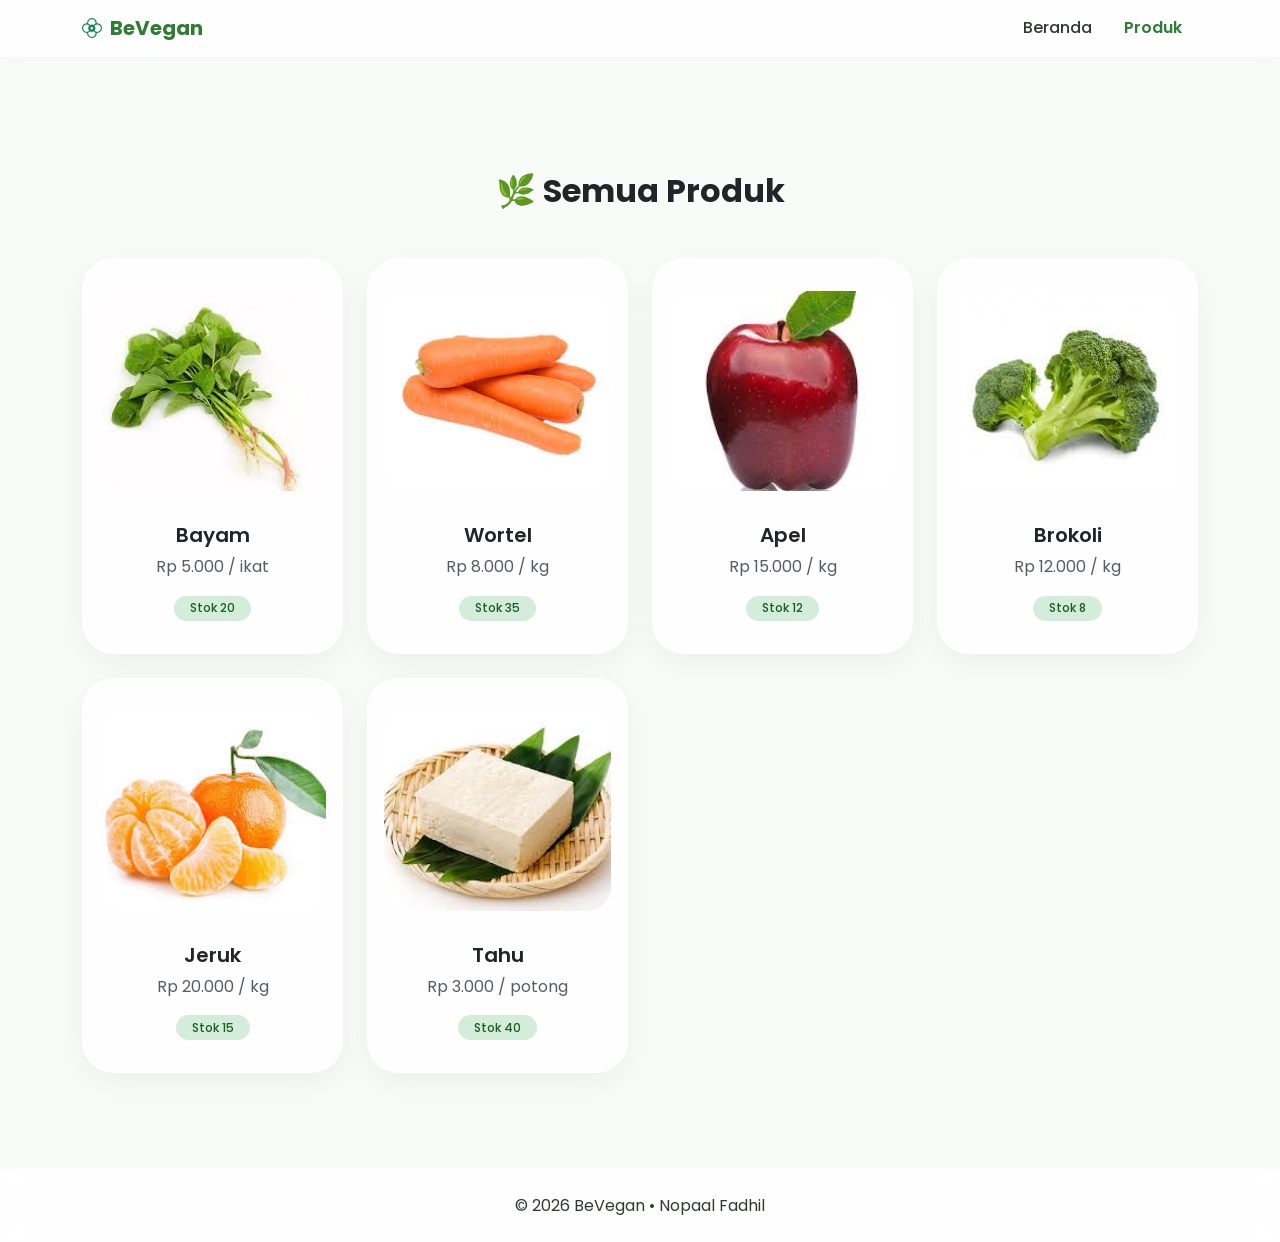
==== produk.html @ 20da702f "first commit" ====
<!DOCTYPE html>
<html lang="id">
<head>
  <meta charset="UTF-8">
  <meta name="viewport" content="width=device-width, initial-scale=1.0">
  <title>Produk • BeVegan</title>

  <!-- Google Fonts -->
  <link rel="preconnect" href="https://fonts.googleapis.com">
  <link rel="preconnect" href="https://fonts.gstatic.com" crossorigin>
  <link href="https://fonts.googleapis.com/css2?family=Poppins:wght@300;400;500;600;700&display=swap" rel="stylesheet">

  <!-- Bootstrap + Icons -->
  <link href="https://cdn.jsdelivr.net/npm/bootstrap@5.3.0/dist/css/bootstrap.min.css" rel="stylesheet">
  <link rel="stylesheet" href="https://cdn.jsdelivr.net/npm/bootstrap-icons@1.10.5/font/bootstrap-icons.css">

  <!-- Custom CSS -->
  <link rel="stylesheet" href="css/style.css">
</head>
<body>

<!-- NAVBAR SAMA -->
<nav class="navbar navbar-expand-lg navbar-light fixed-top glass-nav">
  <div class="container">
    <a class="navbar-brand fw-bold" href="index.html">
      <i class="bi bi-flower2 text-success me-2"></i>BeVegan
    </a>
    <button class="navbar-toggler" type="button" data-bs-toggle="collapse" data-bs-target="#navbarNav">
      <span class="navbar-toggler-icon"></span>
    </button>
    <div class="collapse navbar-collapse" id="navbarNav">
      <ul class="navbar-nav ms-auto">
        <li class="nav-item">
          <a class="nav-link" href="index.html">Beranda</a>
        </li>
        <li class="nav-item">
          <a class="nav-link active" href="produk.html">Produk</a>
        </li>
      </ul>
    </div>
  </div>
</nav>

<!-- PRODUK LIST -->
<section class="container my-5 py-5">
  <h2 class="fw-bold text-center mb-5">🌿 Semua Produk</h2>
  <div class="row g-4">
    <!-- Produk 1 -->
    <div class="col-md-4 col-lg-3">
      <div class="card-produk">
        <img src="assets/bayam.jpg" alt="Bayam" class="product-img">
        <h5 class="fw-semibold mt-3">Bayam</h5>
        <p class="text-muted">Rp 5.000 / ikat</p>
        <span class="badge bg-success-soft">Stok 20</span>
      </div>
    </div>
    <!-- Produk 2 -->
    <div class="col-md-4 col-lg-3">
      <div class="card-produk">
        <img src="assets/wortel.jpg" alt="Wortel" class="product-img">
        <h5 class="fw-semibold mt-3">Wortel</h5>
        <p class="text-muted">Rp 8.000 / kg</p>
        <span class="badge bg-success-soft">Stok 35</span>
      </div>
    </div>
    <!-- Produk 3 -->
    <div class="col-md-4 col-lg-3">
      <div class="card-produk">
        <img src="assets/apel.jpg" alt="Apel" class="product-img">
        <h5 class="fw-semibold mt-3">Apel</h5>
        <p class="text-muted">Rp 15.000 / kg</p>
        <span class="badge bg-success-soft">Stok 12</span>
      </div>
    </div>
    <!-- Produk 4 -->
    <div class="col-md-4 col-lg-3">
      <div class="card-produk">
        <img src="assets/brokoli.jpg" alt="Brokoli" class="product-img">
        <h5 class="fw-semibold mt-3">Brokoli</h5>
        <p class="text-muted">Rp 12.000 / kg</p>
        <span class="badge bg-success-soft">Stok 8</span>
      </div>
    </div>
    <!-- Produk 5 -->
    <div class="col-md-4 col-lg-3">
      <div class="card-produk">
        <img src="assets/jeruk.jpg" alt="Jeruk" class="product-img">
        <h5 class="fw-semibold mt-3">Jeruk</h5>
        <p class="text-muted">Rp 20.000 / kg</p>
        <span class="badge bg-success-soft">Stok 15</span>
      </div>
    </div>
    <!-- Produk 6 -->
    <div class="col-md-4 col-lg-3">
      <div class="card-produk">
        <img src="assets/tahu.jpg" alt="Tahu" class="product-img">
        <h5 class="fw-semibold mt-3">Tahu</h5>
        <p class="text-muted">Rp 3.000 / potong</p>
        <span class="badge bg-success-soft">Stok 40</span>
      </div>
    </div>
  </div>
</section>

<!-- FOOTER -->
<footer class="footer-glass text-center py-4">
  <div class="container">
    <p class="mb-0">© 2026 BeVegan • Nopaal Fadhil</p>
  </div>
</footer>

<script src="https://cdn.jsdelivr.net/npm/bootstrap@5.3.0/dist/js/bootstrap.bundle.min.js"></script>
</body>
</html>
---- css/style.css ----
/* ===== VARIABLES & RESET ===== */
:root {
  --primary-soft: #e6f3e6;
  --success-light: #d4edda;
  --glass-bg: rgba(255, 255, 255, 0.6);
  --glass-border: rgba(255, 255, 255, 0.3);
  --shadow-soft: 0 10px 30px rgba(0, 0, 0, 0.05);
  --shadow-hover: 0 20px 40px rgba(0, 100, 0, 0.1);
}

body {
  font-family: 'Poppins', sans-serif;
  background: #f9fbf9;
  padding-top: 76px; /* tinggi navbar */
  scroll-behavior: smooth;
}

/* ===== NAVBAR GLASS ===== */
.glass-nav {
  background: rgba(255, 255, 255, 0.7);
  backdrop-filter: blur(12px);
  -webkit-backdrop-filter: blur(12px);
  border-bottom: 1px solid var(--glass-border);
  box-shadow: 0 4px 20px rgba(0, 0, 0, 0.02);
}

.navbar-brand {
  font-weight: 600;
  color: #2e7d32;
}

.nav-link {
  font-weight: 500;
  color: #2e3b2e !important;
  margin: 0 8px;
  transition: 0.2s;
}

.nav-link.active {
  color: #2e7d32 !important;
  font-weight: 600;
}

.nav-link:hover {
  color: #1b5e20 !important;
  transform: translateY(-1px);
}

/* ===== HERO SECTION ===== */
.hero {
  height: 80vh;
  background: linear-gradient(135deg, #43a047 0%, #a5d6a7 100%);
  position: relative;
  border-radius: 0 0 3rem 3rem;
  margin-top: -76px;
  padding-top: 76px;
}

.hero::after {
  content: '';
  position: absolute;
  top: 0;
  left: 0;
  width: 100%;
  height: 100%;
  background: rgba(0, 0, 0, 0.1);
  border-radius: 0 0 3rem 3rem;
  z-index: 1;
}

.hero .container {
  position: relative;
  z-index: 2;
}

.hero h1 {
  text-shadow: 0 5px 15px rgba(0,0,0,0.2);
  animation: fadeInUp 1s ease;
}

.hero .btn {
  transition: all 0.3s;
}

.hero .btn:hover {
  transform: translateY(-3px);
  box-shadow: 0 15px 25px rgba(0,0,0,0.2);
}

/* ===== CARD GLASS (STATISTIK) ===== */
.card-glass {
  background: var(--glass-bg);
  backdrop-filter: blur(8px);
  -webkit-backdrop-filter: blur(8px);
  border: 1px solid var(--glass-border);
  border-radius: 2rem !important;
  box-shadow: var(--shadow-soft);
  transition: 0.3s;
}

.card-glass:hover {
  transform: translateY(-8px);
  box-shadow: var(--shadow-hover);
  background: rgba(255, 255, 255, 0.8);
}

.card-glass i {
  font-size: 3.5rem;
  background: linear-gradient(145deg, #2e7d32, #66bb6a);
  -webkit-background-clip: text;
  -webkit-text-fill-color: transparent;
}

/* ===== CARD PRODUK (GLASS + HOVER) ===== */
.card-produk {
  background: rgba(255, 255, 255, 0.7);
  backdrop-filter: blur(6px);
  -webkit-backdrop-filter: blur(6px);
  border: 1px solid rgba(255,255,255,0.5);
  border-radius: 2rem;
  padding: 2rem 1rem;
  text-align: center;
  box-shadow: var(--shadow-soft);
  transition: all 0.3s cubic-bezier(0.25, 0.46, 0.45, 0.94);
}

.card-produk:hover {
  transform: scale(1.03) translateY(-5px);
  box-shadow: var(--shadow-hover);
  background: rgba(255, 255, 255, 0.9);
}

.card-produk i {
  font-size: 4rem;
  margin-bottom: 1rem;
  transition: 0.3s;
}

.card-produk:hover i {
  transform: rotate(5deg) scale(1.1);
}

/* ===== PRODUCT IMAGE ===== */
.product-img {
  width: 100%;
  height: 200px;
  object-fit: cover;
  border-radius: 1.5rem;
  margin-bottom: 1rem;
  transition: 0.3s;
}

.card-produk:hover .product-img {
  transform: scale(1.05);
}

/* ===== CAROUSEL ===== */
.carousel-inner {
  border-radius: 2rem;
  overflow: hidden;
}

.carousel-item {
  height: auto;
}

.carousel-control-prev,
.carousel-control-next {
  background: rgba(0, 0, 0, 0.3);
  border-radius: 50%;
  width: 50px;
  height: 50px;
  top: 50%;
  transform: translateY(-50%);
}

.carousel-control-prev {
  left: -70px;
}

.carousel-control-next {
  right: -70px;
}

.carousel-indicators {
  bottom: -50px;
}

.carousel-indicators button {
  width: 12px;
  height: 12px;
  border-radius: 50%;
  background-color: #66bb6a;
}

.carousel-indicators button.active {
  background-color: #1b5e20;
}

.bg-success-soft {
  background-color: var(--success-light);
  color: #1b5e20;
  padding: 0.4rem 1rem;
  border-radius: 2rem;
  font-weight: 500;
}

/* ===== FORM CARD ===== */
.card-form {
  background: white;
  border-radius: 2.5rem;
  box-shadow: var(--shadow-soft);
  border: 1px solid rgba(0,0,0,0.02);
  padding: 2rem;
}

.form-floating > .form-control,
.form-floating > .form-select {
  border-radius: 1.5rem;
  border: 1px solid #e0e0e0;
  padding: 1.5rem 1rem 0.5rem;
}

.form-floating > label {
  padding-left: 1rem;
}

.form-control:focus,
.form-select:focus {
  border-color: #66bb6a;
  box-shadow: 0 0 0 0.2rem rgba(102, 187, 106, 0.2);
}

.btn-success {
  background: linear-gradient(145deg, #2e7d32, #388e3c);
  border: none;
  border-radius: 3rem;
  transition: all 0.3s;
}

.btn-success:hover {
  background: linear-gradient(145deg, #1b5e20, #2e7d32);
  transform: translateY(-2px);
  box-shadow: 0 10px 20px rgba(46, 125, 50, 0.3);
}

.btn-outline-success {
  border-radius: 3rem;
  border-width: 2px;
}

/* ===== FILE UPLOAD & IMAGE PREVIEW ===== */
.upload-wrapper {
  position: relative;
  border: 2px dashed #66bb6a;
  border-radius: 1.5rem;
  padding: 1.5rem;
  background: linear-gradient(135deg, #f9fbf9 0%, var(--success-light) 100%);
  text-align: center;
  transition: 0.3s;
}

.upload-wrapper:hover {
  border-color: #2e7d32;
  background: linear-gradient(135deg, var(--success-light) 0%, #e3f2e1 100%);
}

.upload-wrapper input[type="file"] {
  border: none;
  background: transparent;
  cursor: pointer;
  padding: 1rem;
}

.upload-wrapper input[type="file"]::-webkit-file-upload-button {
  background: linear-gradient(145deg, #2e7d32, #388e3c);
  color: white;
  border: none;
  padding: 0.75rem 1.5rem;
  border-radius: 2rem;
  cursor: pointer;
  font-weight: 600;
  transition: 0.3s;
}

.upload-wrapper input[type="file"]::-webkit-file-upload-button:hover {
  background: linear-gradient(145deg, #1b5e20, #2e7d32);
  transform: scale(1.05);
}

.img-preview {
  max-width: 200px;
  max-height: 200px;
  border-radius: 1.5rem;
  border: 3px solid #66bb6a;
  box-shadow: var(--shadow-soft);
  animation: fadeInUp 0.5s ease;
}

.form-label {
  color: #2e3b2e;
  margin-bottom: 0.75rem;
}

/* ===== FOOTER ===== */
.footer-glass {
  background: rgba(255, 255, 255, 0.8);
  backdrop-filter: blur(8px);
  -webkit-backdrop-filter: blur(8px);
  border-top: 1px solid rgba(255,255,255,0.5);
  color: #2e3b2e;
  margin-top: 3rem;
}

.footer-glass a {
  font-size: 1.4rem;
  transition: 0.2s;
}

.footer-glass a:hover {
  color: #1b5e20 !important;
  transform: translateY(-2px);
}

/* ===== ANIMASI ===== */
@keyframes fadeInUp {
  from {
    opacity: 0;
    transform: translateY(20px);
  }
  to {
    opacity: 1;
    transform: translateY(0);
  }
}

.animate-fade-in {
  animation: fadeInUp 1s ease;
}

/* ===== RESPONSIVE ===== */
@media (max-width: 768px) {
  .hero {
    height: 70vh;
    border-radius: 0 0 2rem 2rem;
  }
  .hero h1 {
    font-size: 2.2rem;
  }
  .card-produk {
    padding: 1.5rem 0.5rem;
  }
}
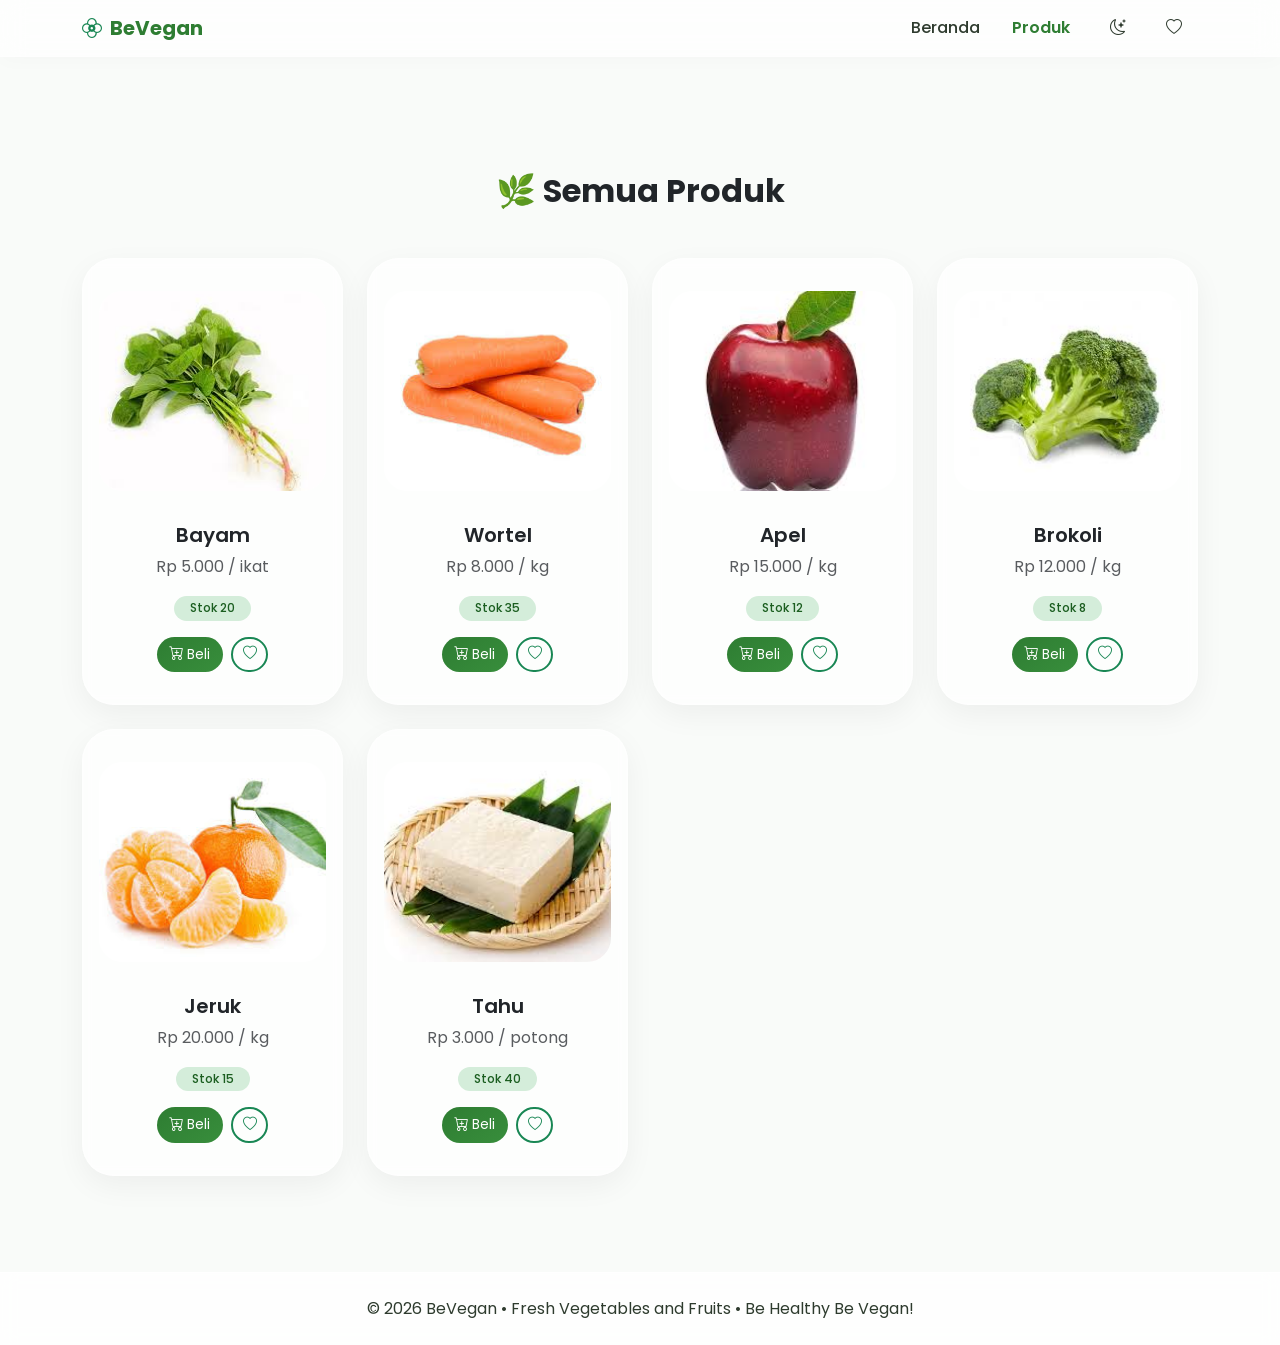
==== commit 9ec9ea56: "Tugas akhir 2 menambahkan dark mode dan tombol interaktif beli dan whistlist dengan menambahkan moda" ====
--- a/produk.html
+++ b/produk.html
@@ -36,6 +36,19 @@
         <li class="nav-item">
           <a class="nav-link active" href="produk.html">Produk</a>
         </li>
+        <!-- Dark Mode Toggle -->
+        <li class="nav-item">
+          <button class="btn btn-link nav-link" id="darkModeToggle">
+            <i class="bi bi-moon-stars" id="darkModeIcon"></i>
+          </button>
+        </li>
+        <!-- Wishlist Button -->
+        <li class="nav-item">
+          <button class="btn btn-link nav-link position-relative" id="wishlistBtn" data-bs-toggle="modal" data-bs-target="#wishlistModal">
+            <i class="bi bi-heart"></i>
+            <span class="badge bg-success rounded-pill position-absolute top-0 start-100 translate-middle" id="wishlistBadge" style="font-size: 0.65rem; display: none;">0</span>
+          </button>
+        </li>
       </ul>
     </div>
   </div>
@@ -47,56 +60,80 @@
   <div class="row g-4">
     <!-- Produk 1 -->
     <div class="col-md-4 col-lg-3">
-      <div class="card-produk">
+      <div class="card-produk" data-nama="Bayam" data-harga="5000" data-stok="20">
         <img src="assets/bayam.jpg" alt="Bayam" class="product-img">
         <h5 class="fw-semibold mt-3">Bayam</h5>
         <p class="text-muted">Rp 5.000 / ikat</p>
-        <span class="badge bg-success-soft">Stok 20</span>
+        <span class="badge bg-success-soft stok-badge">Stok 20</span>
+        <div class="mt-3 d-flex gap-2 justify-content-center">
+          <button class="btn btn-success btn-sm btn-beli" style="padding: 0.3rem 0.8rem; font-size: 0.85rem;"><i class="bi bi-cart-plus" style="font-size: 0.9rem;"></i> Beli</button>
+          <button class="btn btn-outline-success btn-sm btn-wishlist" style="padding: 0.3rem 0.6rem; font-size: 0.85rem;"><i class="bi bi-heart" style="font-size: 0.9rem;"></i></button>
+        </div>
       </div>
     </div>
     <!-- Produk 2 -->
     <div class="col-md-4 col-lg-3">
-      <div class="card-produk">
+      <div class="card-produk" data-nama="Wortel" data-harga="8000" data-stok="35">
         <img src="assets/wortel.jpg" alt="Wortel" class="product-img">
         <h5 class="fw-semibold mt-3">Wortel</h5>
         <p class="text-muted">Rp 8.000 / kg</p>
-        <span class="badge bg-success-soft">Stok 35</span>
+        <span class="badge bg-success-soft stok-badge">Stok 35</span>
+        <div class="mt-3 d-flex gap-2 justify-content-center">
+          <button class="btn btn-success btn-sm btn-beli" style="padding: 0.3rem 0.8rem; font-size: 0.85rem;"><i class="bi bi-cart-plus" style="font-size: 0.9rem;"></i> Beli</button>
+          <button class="btn btn-outline-success btn-sm btn-wishlist" style="padding: 0.3rem 0.6rem; font-size: 0.85rem;"><i class="bi bi-heart" style="font-size: 0.9rem;"></i></button>
+        </div>
       </div>
     </div>
     <!-- Produk 3 -->
     <div class="col-md-4 col-lg-3">
-      <div class="card-produk">
+      <div class="card-produk" data-nama="Apel" data-harga="15000" data-stok="12">
         <img src="assets/apel.jpg" alt="Apel" class="product-img">
         <h5 class="fw-semibold mt-3">Apel</h5>
         <p class="text-muted">Rp 15.000 / kg</p>
-        <span class="badge bg-success-soft">Stok 12</span>
+        <span class="badge bg-success-soft stok-badge">Stok 12</span>
+        <div class="mt-3 d-flex gap-2 justify-content-center">
+          <button class="btn btn-success btn-sm btn-beli" style="padding: 0.3rem 0.8rem; font-size: 0.85rem;"><i class="bi bi-cart-plus" style="font-size: 0.9rem;"></i> Beli</button>
+          <button class="btn btn-outline-success btn-sm btn-wishlist" style="padding: 0.3rem 0.6rem; font-size: 0.85rem;"><i class="bi bi-heart" style="font-size: 0.9rem;"></i></button>
+        </div>
       </div>
     </div>
     <!-- Produk 4 -->
     <div class="col-md-4 col-lg-3">
-      <div class="card-produk">
+      <div class="card-produk" data-nama="Brokoli" data-harga="12000" data-stok="8">
         <img src="assets/brokoli.jpg" alt="Brokoli" class="product-img">
         <h5 class="fw-semibold mt-3">Brokoli</h5>
         <p class="text-muted">Rp 12.000 / kg</p>
-        <span class="badge bg-success-soft">Stok 8</span>
+        <span class="badge bg-success-soft stok-badge">Stok 8</span>
+        <div class="mt-3 d-flex gap-2 justify-content-center">
+          <button class="btn btn-success btn-sm btn-beli" style="padding: 0.3rem 0.8rem; font-size: 0.85rem;"><i class="bi bi-cart-plus" style="font-size: 0.9rem;"></i> Beli</button>
+          <button class="btn btn-outline-success btn-sm btn-wishlist" style="padding: 0.3rem 0.6rem; font-size: 0.85rem;"><i class="bi bi-heart" style="font-size: 0.9rem;"></i></button>
+        </div>
       </div>
     </div>
     <!-- Produk 5 -->
     <div class="col-md-4 col-lg-3">
-      <div class="card-produk">
+      <div class="card-produk" data-nama="Jeruk" data-harga="20000" data-stok="15">
         <img src="assets/jeruk.jpg" alt="Jeruk" class="product-img">
         <h5 class="fw-semibold mt-3">Jeruk</h5>
         <p class="text-muted">Rp 20.000 / kg</p>
-        <span class="badge bg-success-soft">Stok 15</span>
+        <span class="badge bg-success-soft stok-badge">Stok 15</span>
+        <div class="mt-3 d-flex gap-2 justify-content-center">
+          <button class="btn btn-success btn-sm btn-beli" style="padding: 0.3rem 0.8rem; font-size: 0.85rem;"><i class="bi bi-cart-plus" style="font-size: 0.9rem;"></i> Beli</button>
+          <button class="btn btn-outline-success btn-sm btn-wishlist" style="padding: 0.3rem 0.6rem; font-size: 0.85rem;"><i class="bi bi-heart" style="font-size: 0.9rem;"></i></button>
+        </div>
       </div>
     </div>
     <!-- Produk 6 -->
     <div class="col-md-4 col-lg-3">
-      <div class="card-produk">
+      <div class="card-produk" data-nama="Tahu" data-harga="3000" data-stok="40">
         <img src="assets/tahu.jpg" alt="Tahu" class="product-img">
         <h5 class="fw-semibold mt-3">Tahu</h5>
         <p class="text-muted">Rp 3.000 / potong</p>
-        <span class="badge bg-success-soft">Stok 40</span>
+        <span class="badge bg-success-soft stok-badge">Stok 40</span>
+        <div class="mt-3 d-flex gap-2 justify-content-center">
+          <button class="btn btn-success btn-sm btn-beli" style="padding: 0.3rem 0.8rem; font-size: 0.85rem;"><i class="bi bi-cart-plus" style="font-size: 0.9rem;"></i> Beli</button>
+          <button class="btn btn-outline-success btn-sm btn-wishlist" style="padding: 0.3rem 0.6rem; font-size: 0.85rem;"><i class="bi bi-heart" style="font-size: 0.9rem;"></i></button>
+        </div>
       </div>
     </div>
   </div>
@@ -105,10 +142,32 @@
 <!-- FOOTER -->
 <footer class="footer-glass text-center py-4">
   <div class="container">
-    <p class="mb-0">© 2026 BeVegan • Nopaal Fadhil</p>
+    <p class="mb-0">© 2026 BeVegan • Fresh Vegetables and Fruits • Be Healthy Be Vegan!</p>
   </div>
 </footer>
 
 <script src="https://cdn.jsdelivr.net/npm/bootstrap@5.3.0/dist/js/bootstrap.bundle.min.js"></script>
+
+<!-- WISHLIST MODAL -->
+<div class="modal fade" id="wishlistModal" tabindex="-1">
+  <div class="modal-dialog">
+    <div class="modal-content">
+      <div class="modal-header">
+        <h5 class="modal-title"><i class="bi bi-heart-fill text-danger me-2"></i>Wishlist Saya</h5>
+        <button type="button" class="btn-close" data-bs-dismiss="modal"></button>
+      </div>
+      <div class="modal-body">
+        <ul class="list-group" id="wishlistItems">
+          <li class="list-group-item text-center text-muted py-4">
+            <i class="bi bi-inbox display-3 d-block mb-2"></i>
+            Wishlist kosong
+          </li>
+        </ul>
+      </div>
+    </div>
+  </div>
+</div>
+
+<script src="js/script.js"></script>
 </body>
 </html>
--- a/css/style.css
+++ b/css/style.css
@@ -338,6 +338,148 @@
   animation: fadeInUp 1s ease;
 }
 
+/* ===== DARK MODE ===== */
+body.dark {
+  background: #1a1a1a;
+  color: #e0e0e0;
+}
+
+body.dark .glass-nav {
+  background: rgba(30, 30, 30, 0.9);
+  border-bottom-color: rgba(100, 100, 100, 0.3);
+}
+
+body.dark .navbar-brand {
+  color: #66bb6a;
+}
+
+body.dark .nav-link {
+  color: #b0b0b0 !important;
+}
+
+body.dark .nav-link.active,
+body.dark .nav-link:hover {
+  color: #66bb6a !important;
+}
+
+body.dark .hero {
+  background: linear-gradient(135deg, #1b5e20 0%, #388e3c 100%);
+}
+
+body.dark .card-glass {
+  background: rgba(50, 50, 50, 0.7);
+  border-color: rgba(100, 100, 100, 0.3);
+}
+
+body.dark .card-produk {
+  background: rgba(50, 50, 50, 0.8);
+  border-color: rgba(100, 100, 100, 0.3);
+}
+
+body.dark .card-produk:hover {
+  background: rgba(60, 60, 60, 0.9);
+}
+
+body.dark .bg-success-soft {
+  background-color: rgba(102, 187, 106, 0.3);
+  color: #90ee90;
+}
+
+body.dark .card-form {
+  background: #2a2a2a;
+  border-color: rgba(100, 100, 100, 0.3);
+  color: #e0e0e0;
+}
+
+body.dark .form-floating > .form-control,
+body.dark .form-floating > .form-select {
+  background-color: #3a3a3a;
+  color: #e0e0e0;
+  border-color: rgba(100, 100, 100, 0.3);
+}
+
+body.dark .form-floating > .form-control:focus,
+body.dark .form-floating > .form-select:focus {
+  background-color: #3a3a3a;
+  color: #e0e0e0;
+  border-color: #66bb6a;
+}
+
+body.dark .form-label {
+  color: #e0e0e0;
+}
+
+body.dark .upload-wrapper {
+  background: linear-gradient(135deg, #2a2a2a 0%, rgba(102, 187, 106, 0.1) 100%);
+  border-color: rgba(102, 187, 106, 0.5);
+}
+
+body.dark .footer-glass {
+  background: rgba(30, 30, 30, 0.9);
+  border-top-color: rgba(100, 100, 100, 0.3);
+  color: #b0b0b0;
+}
+
+body.dark .modal-content {
+  background-color: #2a2a2a;
+  color: #e0e0e0;
+  border-color: rgba(100, 100, 100, 0.3);
+}
+
+body.dark .modal-body {
+  background-color: #2a2a2a;
+}
+
+body.dark .list-group-item {
+  background-color: #3a3a3a;
+  border-color: rgba(100, 100, 100, 0.3);
+  color: #e0e0e0;
+}
+
+body.dark #darkModeIcon {
+  transition: transform 0.3s;
+}
+
+body.dark #darkModeIcon::before {
+  content: '';
+}
+
+/* Tombol Dark Mode */
+#darkModeToggle {
+  padding: 0.5rem 1rem;
+  transition: all 0.3s;
+}
+
+#darkModeToggle:hover {
+  transform: rotate(20deg);
+}
+
+/* Tombol Wishlist */
+#wishlistBtn {
+  position: relative;
+  transition: all 0.3s;
+}
+
+#wishlistBtn:hover {
+  transform: scale(1.1);
+}
+
+#wishlistBadge {
+  animation: badgePulse 0.5s ease;
+}
+
+@keyframes badgePulse {
+  0% {
+    transform: scale(1);
+  }
+  50% {
+    transform: scale(1.2);
+  }
+  100% {
+    transform: scale(1);
+  }
+}
+
 /* ===== RESPONSIVE ===== */
 @media (max-width: 768px) {
   .hero {
